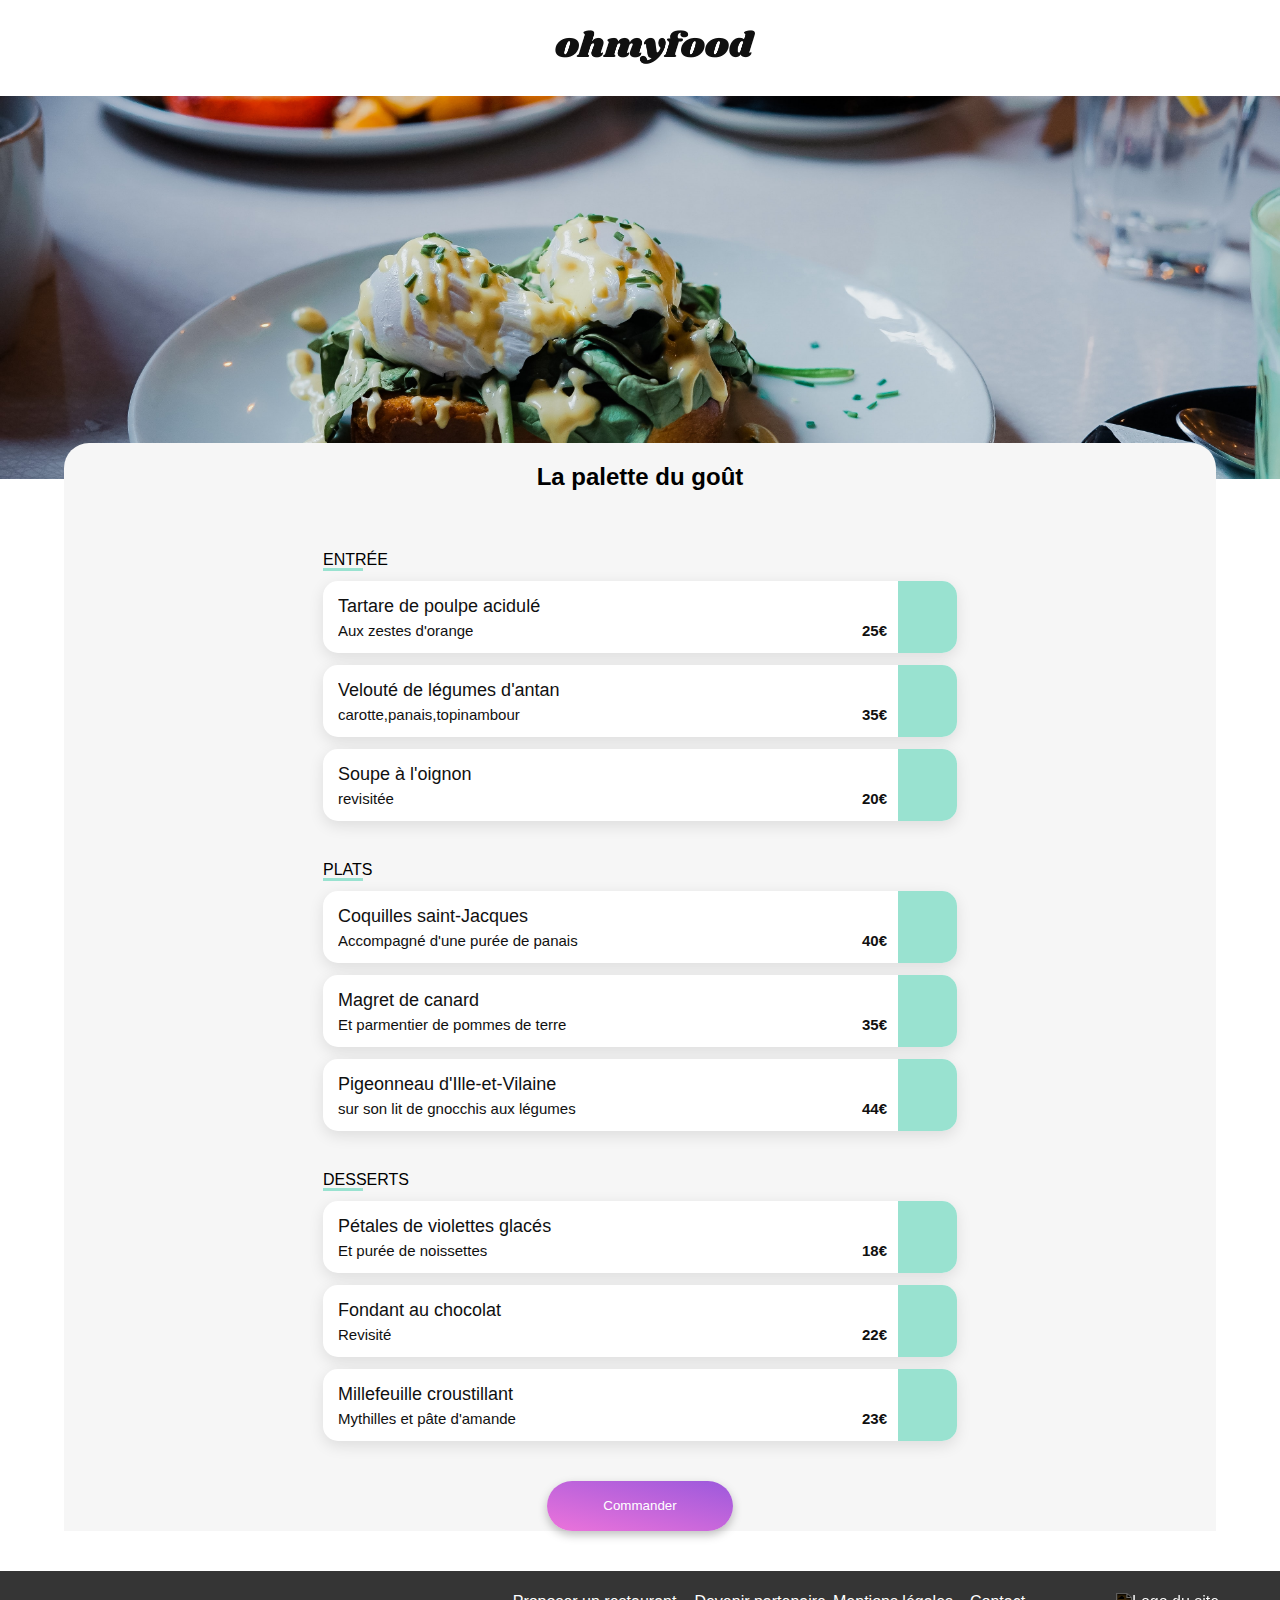
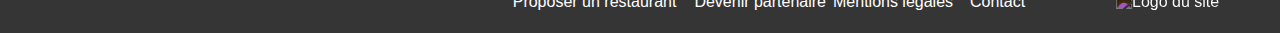
==== a-la-francaise.html @ 041bd0c3 "responsive site" ====
<!DOCTYPE html>
<html lang="fr">
  <head>
    <meta charset="utf-8" />
    <meta name="viewport" content="width=device-width, initial-scale=1.0" />
    <title>A la Française</title>
    <link rel="preconnect" href="https://fonts.googleapis.com" />
    <link rel="preconnect" href="https://fonts.gstatic.com" crossorigin />
    <link
      href="https://fonts.googleapis.com/css2?family=Raleway:wght@400;500;700&display=swap"
      rel="stylesheet"/>
    <link
      rel="stylesheet"
      href="https://cdnjs.cloudflare.com/ajax/libs/font-awesome/6.2.1/css/all.min.css"
      integrity="sha512-MV7K8+y+gLIBoVD59lQIYicR65iaqukzvf/nwasF0nqhPay5w/9lJmVM2hMDcnK1OnMGCdVK+iQrJ7lzPJQd1w=="
      crossorigin="anonymous"
      referrerpolicy="no-referrer"/>
    <link rel="stylesheet" href="style/header.css">
    <link rel="stylesheet" href="style/restaurant.css" />
    <link rel="stylesheet" href="style/footer.css" />
    <link rel="stylesheet" href="style/main.css" />
  </head>
  <body>
    <div>
       <header>
        <nav>
          <a href="index.html"><i class="fa-solid fa-arrow-left"></i></a>
          <img src="images/logo.png" alt="logo du site">
        </nav>
       </header>
       <section class="menu"> <!-- Menu --> 
        <div>
          <img src="images/a-la-francaise.jpg" alt=""> <!-- photo plat fond --> 
        </div>
        <div class="menu__background">
          <div class="menu__title">
            <h2 id="palette-du-gout">La palette du goût</h2> <!-- titre --> 
            <i class="fa-regular fa-heart" aria-hidden="true"></i> <!--  --> 
            <i class="fa-solid fa-heart" aria-hidden="true"></i> 
          </div>
         <div class="menu__margin">
            <h3>ENTR&Eacute;E</h3>
            <a href="#">
              <article class="card">
                <div class="card__content">
                  <div class="card__txt">
                    <h4 class="card__title">Tartare de poulpe acidulé</h4>
                    <p class="card__subtitle">Aux zestes d'orange</p>
                  </div>
                  <div class="card__rating">
                    <span>25€</span>
                  </div>
                  <div>
                    <span><i class="fa-solid fa-circle-check"></i></span>
                  </div>
                </div>
              </article>
            </a>
            <a href="#">
              <article class="card">
                <div class="card__content">
                  <div class="card__txt">
                    <h4 class="card__title">Velouté de légumes d'antan</h4>
                    <p class="card__subtitle">carotte,panais,topinambour</p>
                  </div>
                  <div class="card__rating">
                    <span>35€</span>
                  </div>
                  <div>
                    <span><i class="fa-solid fa-circle-check"></i></span>
                  </div>
                </div>
              </article>
            </a>
            <a href="#">
              <article class="card">
                <div class="card__content">
                  <div class="card__txt">
                    <h4 class="card__title">Soupe à l'oignon</h4>
                    <p class="card__subtitle">revisitée</p>
                  </div>
                  <div class="card__rating">
                    <span>20€</span>
                  </div>
                  <div>
                    <span><i class="fa-solid fa-circle-check"></i></span>
                  </div>
                </div>
              </article>
            </a>
         </div>
         <div class="menu__margin"> <!-- menu --> 
            <h3>PLATS</h3>
            <a href="#">
              <article class="card">
                <div class="card__content">
                  <div class="card__txt">
                    <h4 class="card__title">Coquilles saint-Jacques</h4>
                    <p class="card__subtitle">Accompagné d'une purée de panais</p>
                  </div>
                  <div class="card__rating">
                    <span>40€</span>
                  </div>
                  <div>
                    <span><i class="fa-solid fa-circle-check"></i></span>
                  </div>
                </div>
              </article>
            </a>
            <a href="#">
              <article class="card">
                <div class="card__content">
                  <div class="card__txt">
                    <h4 class="card__title">Magret de canard</h4>
                    <p class="card__subtitle">Et parmentier de pommes de terre</p>
                  </div>
                  <div class="card__rating">
                    <span>35€</span>
                  </div>
                  <div>
                    <span><i class="fa-solid fa-circle-check"></i></span>
                  </div>
                </div>
              </article>
            </a>
            <a href="#">
              <article class="card">
                <div class="card__content">
                  <div class="card__txt">
                    <h4 class="card__title">Pigeonneau d'Ille-et-Vilaine</h4>
                    <p class="card__subtitle">sur son lit de gnocchis aux légumes</p>
                  </div>
                  <div class="card__rating">
                    <span>44€</span>
                  </div>
                  <div>
                    <span><i class="fa-solid fa-circle-check"></i></span>
                  </div>
                </div>
              </article>
            </a>
         </div>
         <div class="menu__margin"> <!-- menu --> 
            <h3>DESSERTS</h3>
            <a href="#">
              <article class="card">
                <div class="card__content">
                  <div class="card__txt">
                    <h4 class="card__title">Pétales de violettes glacés</h4>
                    <p class="card__subtitle">Et purée de noissettes</p>
                  </div>
                  <div class="card__rating">
                    <span>18€</span>
                  </div>
                  <div>
                    <span><i class="fa-solid fa-circle-check"></i></span>
                  </div>
                </div>
              </article>
            </a>
            <a href="#">
              <article class="card">
                <div class="card__content">
                  <div class="card__txt">
                    <h4 class="card__title">Fondant au chocolat</h4>
                    <p class="card__subtitle">Revisité</p>
                  </div>
                  <div class="card__rating">
                    <span>22€</span>
                  </div>
                  <div>
                    <span><i class="fa-solid fa-circle-check"></i></span>
                  </div>
                </div>
              </article>
            </a>
            <a href="#">
              <article class="card">
                <div class="card__content">
                  <div class="card__txt">
                    <h4 class="card__title">Millefeuille croustillant</h4>
                    <p class="card__subtitle">Mythilles et pâte d'amande</p>
                  </div>
                  <div class="card__rating">
                    <span>23€</span>
                  </div>
                  <div>
                    <span><i class="fa-solid fa-circle-check"></i></span>
                  </div>
                </div>
              </article>
            </a>
         </div>
         <div> <!-- boutton -->  
          <button>Commander</button>
      </div>
        </div>
       </section>
    </div>
    <footer>
      <div class="footer">
            <div class="a">
              <i class="fa-solid fa-utensils"></i>
            <a class="foot__nav" href="#">Proposer un restaurant</a> <!-- Lien footer -->
            </div>
            <div class="b">
              <i class="fa-solid fa-handshake-angle"></i>
              <a class="foot__nav" href="#">Devenir partenaire</a>
            </div>
            <div class="c">
            <a class="foot__nav" href="#">Mentions légales</a>
            </div>
            <div class="d">
              <a class="foot__nav" href="#">Contact</a>
            </div>
      </div>
      <img src="images/Logo.png" alt="Logo du site" /> <!-- photo du logo -->
  </footer>
  </body>
</html>
---- style/header.css ----
nav {
  display: flex;
  justify-content: center;
  padding-top: 30px;
  padding-bottom: 31.8px;
}
nav img {
  height: 34.2px;
  width: 200px;
}/*# sourceMappingURL=header.css.map */
---- style/restaurant.css ----
nav {
  display: flex;
  align-items: center;
  justify-content: center;
  width: 100%;
}
nav a {
  position: relative;
  left: -50px;
  height: 30px;
  width: 30px;
  color: black;
}

.loader {
  width: 100%;
  height: 100%;
  border: 5px solid #FFF;
  border-bottom-color: transparent;
  border-radius: 50%;
  display: inline-block;
  box-sizing: border-box;
  animation: rotation 3s linear infinite;
}

@keyframes rotation {
  0% {
    transform: rotate(0deg);
  }
  100% {
    transform: rotate(360deg);
  }
}
.menu {
  display: flex;
  flex-direction: column;
  width: 100%;
  box-sizing: border-box;
}
.menu .menu__margin {
  display: flex;
  flex-direction: column;
  gap: 12px;
}
.menu .menu__background {
  display: flex;
  position: relative;
  top: -40px;
  background-color: #f6f6f6;
  flex-direction: column;
  align-items: center;
  margin: auto;
  width: 100%;
  border-radius: 25px 25px 0px 0px;
  gap: 40px;
}
@media (min-width: 1024px) {
  .menu .menu__background {
    width: 90%;
  }
}
.menu .menu__background a {
  display: flex;
  max-width: 634px;
  text-decoration: none;
  color: #101010;
}
@media (min-width: 1024px) {
  .menu .menu__background a {
    min-width: 634px;
  }
}
.menu img {
  width: 100%;
  max-height: 383.142px;
  -o-object-fit: cover;
     object-fit: cover;
}
.menu .menu__title {
  display: flex;
  flex-direction: row;
  align-items: center;
  justify-content: flex-start;
  position: relative;
}
.menu .menu__title i {
  cursor: pointer;
  position: absolute;
  font-size: 1.5em;
  top: 24px;
  right: -55px;
}
.menu .menu__title .fa-solid:hover {
  opacity: 0;
  color: transparent;
  background-image: linear-gradient(0deg, #9356dc 0%, #ff79da 100%);
}
.menu h3 {
  position: relative;
  font-size: 16px;
  font-weight: 300;
  margin-block-start: 0;
  margin-block-end: 0;
}
.menu h3::after {
  position: absolute;
  bottom: -2px;
  left: 0;
  content: "";
  border-bottom: solid 3px #99E2D0;
  width: 40px;
}
.menu .card {
  position: relative;
  background-color: #FFF;
  border-radius: 15px;
  box-shadow: 0px 4.011px 15.043px 0px rgba(0, 0, 0, 0.1);
  width: 100%;
  padding: 15px;
  max-height: 42px;
}
.menu .card span {
  padding-left: 55px;
}
.menu .card i {
  position: absolute;
  top: 0;
  right: 0;
  background-color: #99E2D0;
  border-radius: 0 15px 15px 0;
  width: 59px;
  height: 72px;
  display: flex;
  align-items: center;
  justify-content: center;
  color: #f6f6f6;
}
.menu .card .card__content {
  display: flex;
  flex-direction: row;
}
.menu .card__txt {
  display: flex;
  flex-direction: column;
  justify-content: center;
  gap: 5px;
  width: 80%;
  text-overflow: ellipsis;
  overflow: hidden;
}
.menu .card__txt .card__title {
  overflow: hidden;
  text-overflow: ellipsis;
}
.menu .card__txt .card__subtitle {
  overflow: hidden;
  text-overflow: ellipsis;
}
.menu .card__txt h4 {
  font-size: 18px;
  font-weight: 500;
  margin-block-start: 0;
  margin-block-end: 0;
  overflow: hidden;
}
.menu .card__txt p {
  font-size: 15px;
  font-weight: 300;
  margin-block-start: 0;
  margin-block-end: 0;
  overflow: hidden;
}
.menu .card__rating {
  display: flex;
  align-items: flex-end;
  justify-content: center;
  font-size: 15px;
  font-weight: 700;
}
.menu button {
  width: 186px;
  height: 50px;
  border-radius: 25px;
  background: 193deg, #9356DC -11.44%, #FF79DA 123.93%;
  color: white;
}
.menu button:hover {
  opacity: 0.8;
}/*# sourceMappingURL=restaurant.css.map */
---- style/footer.css ----
footer {
  background-color: #353535;
  padding: 22px 25px;
  margin: 0;
  display: flex;
  flex-direction: column-reverse;
  gap: 16px;
  margin-top: 0;
}
@media (min-width: 1024px) {
  footer {
    display: flex;
    flex-direction: row;
    justify-content: flex-end;
  }
}
footer a {
  text-decoration: none;
  color: white;
  font-size: 16px;
  font-weight: 500;
}
footer .footer {
  display: flex;
  color: white;
  flex-direction: column;
  gap: 7px;
}
@media (min-width: 1024px) {
  footer .footer {
    display: flex;
    flex-direction: row;
  }
}
footer .a a {
  width: 168px;
  margin-left: 11px;
}
footer .b a {
  width: 168px;
  margin-left: 11px;
}
footer .c {
  width: 130px;
}
footer .d {
  width: 130px;
}
footer .footernav {
  margin-left: 15px;
}
footer .footerproposal a {
  width: 168px;
  text-decoration: none;
}
footer .footer_law a {
  width: 130px;
}
footer img {
  width: 139px;
  filter: invert(1);
}/*# sourceMappingURL=footer.css.map */
---- style/main.css ----
:root {
  --main-color: #9356dc;
  --second-color: #ff79da;
  --green-color: #99e2d0;
}

button {
  background: var(--Button-Gradient, linear-gradient(193deg, #9356DC -11.44%, #FF79DA 123.93%));
  box-shadow: 0px 4px 10px 0px rgba(0, 0, 0, 0.25);
  border: none;
}
button:hover {
  opacity: 0.8;
  cursor: pointer;
  box-shadow: 0px 4px 15px 0px rgba(0, 0, 0, 0.35);
}

* {
  font-family: "Roboto", sans-serif;
}

body {
  margin: 0;
}/*# sourceMappingURL=main.css.map */
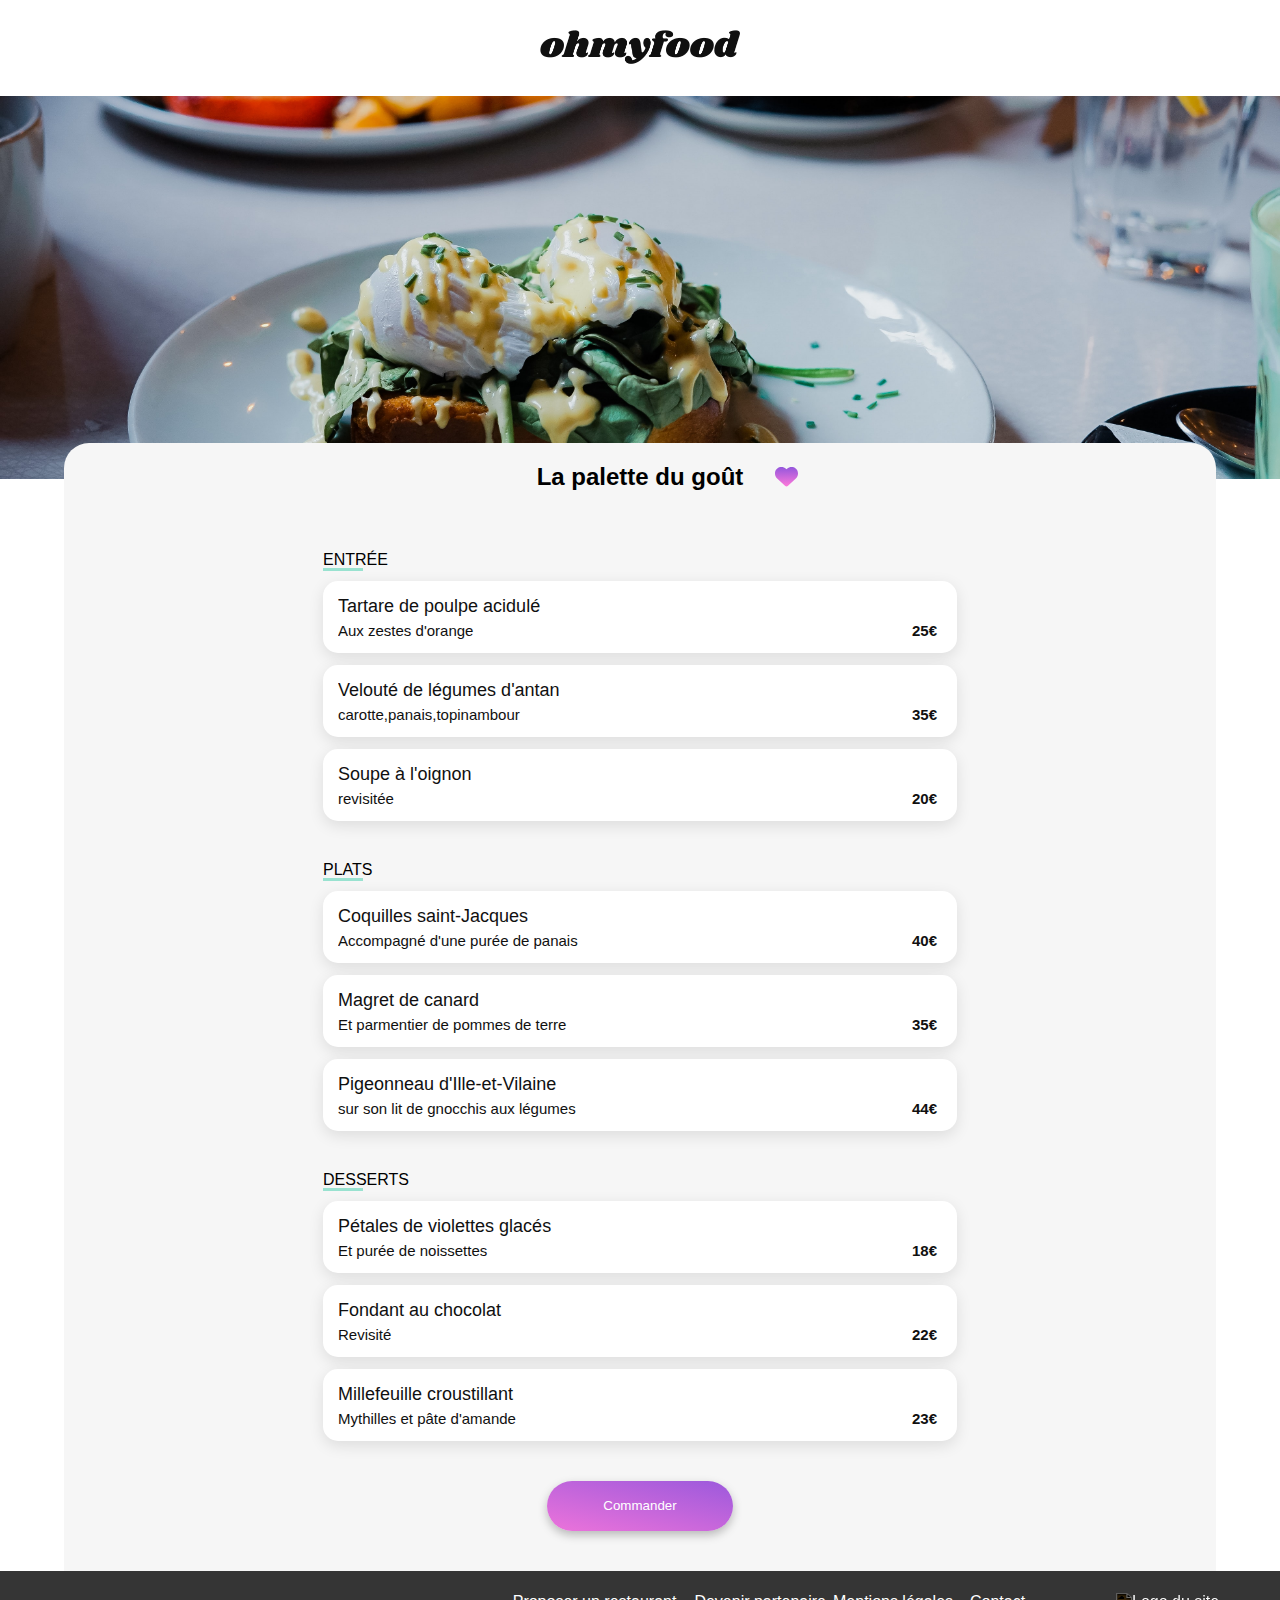
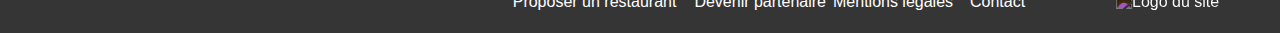
==== commit 6f123f03: "card anim loader" ====
--- a/a-la-francaise.html
+++ b/a-la-francaise.html
@@ -35,8 +35,18 @@
         <div class="menu__background">
           <div class="menu__title">
             <h2 id="palette-du-gout">La palette du goût</h2> <!-- titre --> 
-            <i class="fa-regular fa-heart" aria-hidden="true"></i> <!--  --> 
-            <i class="fa-solid fa-heart" aria-hidden="true"></i> 
+            <div>
+              <i class="fa-regular fa-heart" aria-hidden="true"></i> <!--  --> 
+            <svg xmlns="http://www.w3.org/2000/svg" height="23" width="23" viewBox="0 0 512 512" class="pos">
+              <defs>
+                <linearGradient id="myGradient" gradientTransform="rotate(90)">
+                  <stop offset="0%" style="stop-color: rgba(147,86,220,1)" />
+                  <stop offset="100%" style="stop-color: rgba(255,121,218,1)" />
+                </linearGradient>
+              </defs>
+              <path d="M47.6 300.4L228.3 469.1c7.5 7 17.4 10.9 27.7 10.9s20.2-3.9 27.7-10.9L464.4 300.4c30.4-28.3 47.6-68 47.6-109.5v-5.8c0-69.9-50.5-129.5-119.4-141C347 36.5 300.6 51.4 268 84L256 96 244 84c-32.6-32.6-79-47.5-124.6-39.9C50.5 55.6 0 115.2 0 185.1v5.8c0 41.5 17.2 81.2 47.6 109.5z" style="fill: url(#myGradient)" />
+            </svg>
+            </div>
           </div>
          <div class="menu__margin">
             <h3>ENTR&Eacute;E</h3>
--- a/style/restaurant.css
+++ b/style/restaurant.css
@@ -5,32 +5,15 @@
   width: 100%;
 }
 nav a {
-  position: relative;
-  left: -50px;
-  height: 30px;
-  width: 30px;
+  display: flex;
+  position: absolute;
+  justify-content: flex-start;
+  text-decoration: none;
+  left: 30px;
   color: black;
+  font-size: 1.5em;
 }
 
-.loader {
-  width: 100%;
-  height: 100%;
-  border: 5px solid #FFF;
-  border-bottom-color: transparent;
-  border-radius: 50%;
-  display: inline-block;
-  box-sizing: border-box;
-  animation: rotation 3s linear infinite;
-}
-
-@keyframes rotation {
-  0% {
-    transform: rotate(0deg);
-  }
-  100% {
-    transform: rotate(360deg);
-  }
-}
 .menu {
   display: flex;
   flex-direction: column;
@@ -41,6 +24,8 @@
   display: flex;
   flex-direction: column;
   gap: 12px;
+  width: calc(100% - 30px);
+  max-width: 634px;
 }
 .menu .menu__background {
   display: flex;
@@ -60,15 +45,8 @@
   }
 }
 .menu .menu__background a {
-  display: flex;
-  max-width: 634px;
   text-decoration: none;
   color: #101010;
-}
-@media (min-width: 1024px) {
-  .menu .menu__background a {
-    min-width: 634px;
-  }
 }
 .menu img {
   width: 100%;
@@ -82,6 +60,21 @@
   align-items: center;
   justify-content: flex-start;
   position: relative;
+}
+.menu .menu__title .pos {
+  cursor: pointer;
+  position: absolute;
+  font-size: 1.5em;
+  bottom: 23px;
+  right: -55px;
+}
+.menu .menu__title .fa-regular:hover {
+  opacity: 0;
+}
+.menu .menu__title .fa-regular {
+  z-index: 3;
+  background: white;
+  transition: all 1s;
 }
 .menu .menu__title i {
   cursor: pointer;
@@ -115,12 +108,18 @@
   background-color: #FFF;
   border-radius: 15px;
   box-shadow: 0px 4.011px 15.043px 0px rgba(0, 0, 0, 0.1);
-  width: 100%;
   padding: 15px;
   max-height: 42px;
 }
+.menu .card:hover i {
+  width: 59px;
+  opacity: 1;
+}
+.menu .card:hover .card__icon {
+  width: 59px;
+}
 .menu .card span {
-  padding-left: 55px;
+  padding-left: 5px;
 }
 .menu .card i {
   position: absolute;
@@ -128,47 +127,55 @@
   right: 0;
   background-color: #99E2D0;
   border-radius: 0 15px 15px 0;
-  width: 59px;
+  width: 0;
   height: 72px;
   display: flex;
   align-items: center;
   justify-content: center;
   color: #f6f6f6;
+  opacity: 0;
+  transition: 1s;
+}
+.menu .card .card__icon {
+  width: 0;
+  transition: 1s;
 }
 .menu .card .card__content {
   display: flex;
   flex-direction: row;
 }
-.menu .card__txt {
+.menu .card .card__content .card__txt {
   display: flex;
   flex-direction: column;
   justify-content: center;
+  width: 80%;
   gap: 5px;
-  width: 80%;
+  flex: 1;
+  overflow: hidden;
+  white-space: nowrap;
+}
+.menu .card .card__content .card__txt .card__title {
   text-overflow: ellipsis;
+  text-wrap: nowrap;
   overflow: hidden;
 }
-.menu .card__txt .card__title {
+.menu .card .card__content .card__txt .card__subtitle {
   overflow: hidden;
   text-overflow: ellipsis;
+  text-wrap: nowrap;
 }
-.menu .card__txt .card__subtitle {
-  overflow: hidden;
-  text-overflow: ellipsis;
-}
-.menu .card__txt h4 {
+.menu .card .card__content .card__txt h4 {
+  min-width: 200px;
   font-size: 18px;
   font-weight: 500;
   margin-block-start: 0;
   margin-block-end: 0;
-  overflow: hidden;
 }
-.menu .card__txt p {
+.menu .card .card__content .card__txt p {
   font-size: 15px;
   font-weight: 300;
   margin-block-start: 0;
   margin-block-end: 0;
-  overflow: hidden;
 }
 .menu .card__rating {
   display: flex;
@@ -181,8 +188,9 @@
   width: 186px;
   height: 50px;
   border-radius: 25px;
-  background: 193deg, #9356DC -11.44%, #FF79DA 123.93%;
+  background: linear-gradient(193deg, #9356DC -11.44%, #FF79DA 123.93%);
   color: white;
+  margin-bottom: 40px;
 }
 .menu button:hover {
   opacity: 0.8;
--- a/style/footer.css
+++ b/style/footer.css
@@ -5,7 +5,7 @@
   display: flex;
   flex-direction: column-reverse;
   gap: 16px;
-  margin-top: 0;
+  margin-top: -40px;
 }
 @media (min-width: 1024px) {
   footer {
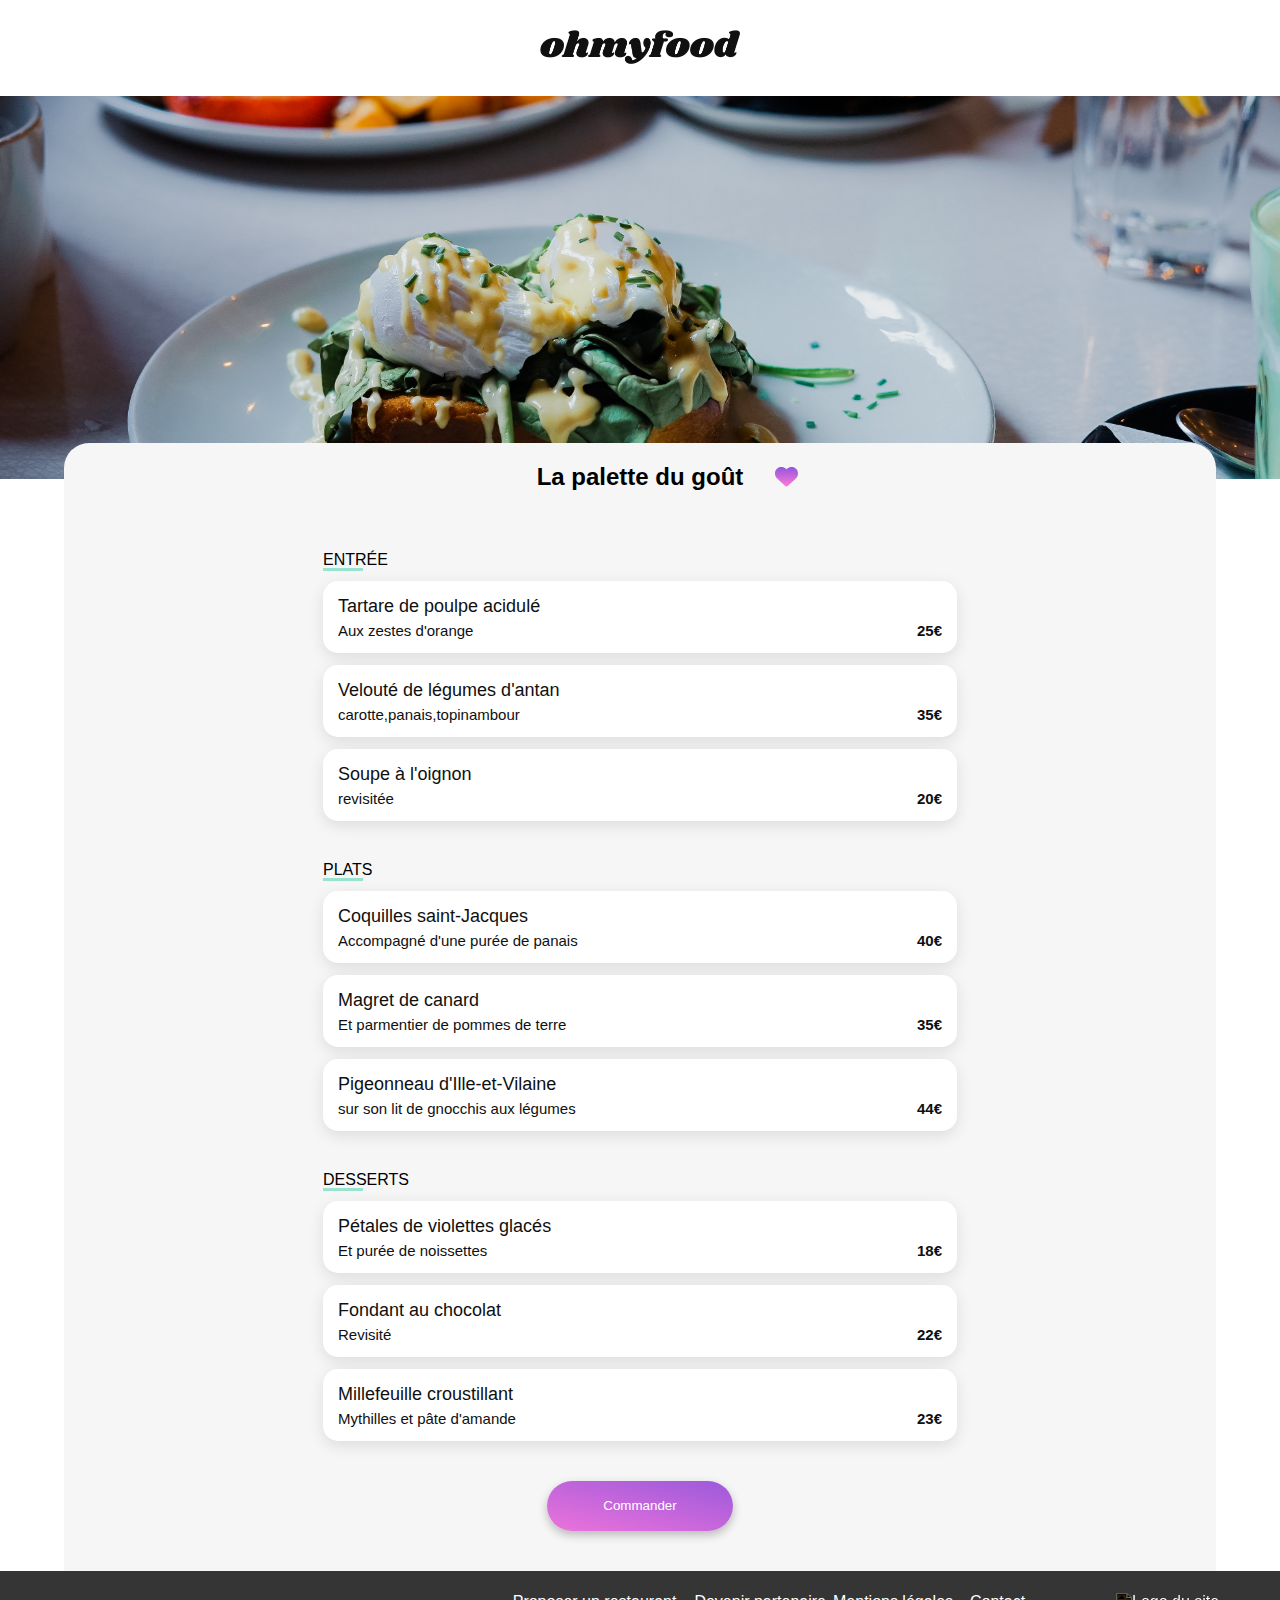
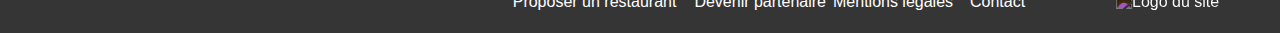
==== commit 4c87b8f8: "modif" ====
--- a/a-la-francaise.html
+++ b/a-la-francaise.html
@@ -60,7 +60,7 @@
                   <div class="card__rating">
                     <span>25€</span>
                   </div>
-                  <div>
+                  <div class="card__icon">
                     <span><i class="fa-solid fa-circle-check"></i></span>
                   </div>
                 </div>
@@ -76,7 +76,7 @@
                   <div class="card__rating">
                     <span>35€</span>
                   </div>
-                  <div>
+                  <div class="card__icon">
                     <span><i class="fa-solid fa-circle-check"></i></span>
                   </div>
                 </div>
@@ -92,7 +92,7 @@
                   <div class="card__rating">
                     <span>20€</span>
                   </div>
-                  <div>
+                  <div class="card__icon">
                     <span><i class="fa-solid fa-circle-check"></i></span>
                   </div>
                 </div>
@@ -111,7 +111,7 @@
                   <div class="card__rating">
                     <span>40€</span>
                   </div>
-                  <div>
+                  <div class="card__icon">
                     <span><i class="fa-solid fa-circle-check"></i></span>
                   </div>
                 </div>
@@ -127,7 +127,7 @@
                   <div class="card__rating">
                     <span>35€</span>
                   </div>
-                  <div>
+                  <div class="card__icon">
                     <span><i class="fa-solid fa-circle-check"></i></span>
                   </div>
                 </div>
@@ -143,7 +143,7 @@
                   <div class="card__rating">
                     <span>44€</span>
                   </div>
-                  <div>
+                  <div class="card__icon">
                     <span><i class="fa-solid fa-circle-check"></i></span>
                   </div>
                 </div>
@@ -162,7 +162,7 @@
                   <div class="card__rating">
                     <span>18€</span>
                   </div>
-                  <div>
+                  <div class="card__icon">
                     <span><i class="fa-solid fa-circle-check"></i></span>
                   </div>
                 </div>
@@ -178,7 +178,7 @@
                   <div class="card__rating">
                     <span>22€</span>
                   </div>
-                  <div>
+                  <div class="card__icon">
                     <span><i class="fa-solid fa-circle-check"></i></span>
                   </div>
                 </div>
@@ -194,7 +194,7 @@
                   <div class="card__rating">
                     <span>23€</span>
                   </div>
-                  <div>
+                  <div class="card__icon">
                     <span><i class="fa-solid fa-circle-check"></i></span>
                   </div>
                 </div>
--- a/style/restaurant.css
+++ b/style/restaurant.css
@@ -73,7 +73,7 @@
 }
 .menu .menu__title .fa-regular {
   z-index: 3;
-  background: white;
+  background: #f6f6f6;
   transition: all 1s;
 }
 .menu .menu__title i {
@@ -191,6 +191,7 @@
   background: linear-gradient(193deg, #9356DC -11.44%, #FF79DA 123.93%);
   color: white;
   margin-bottom: 40px;
+  font-weight: 500;
 }
 .menu button:hover {
   opacity: 0.8;
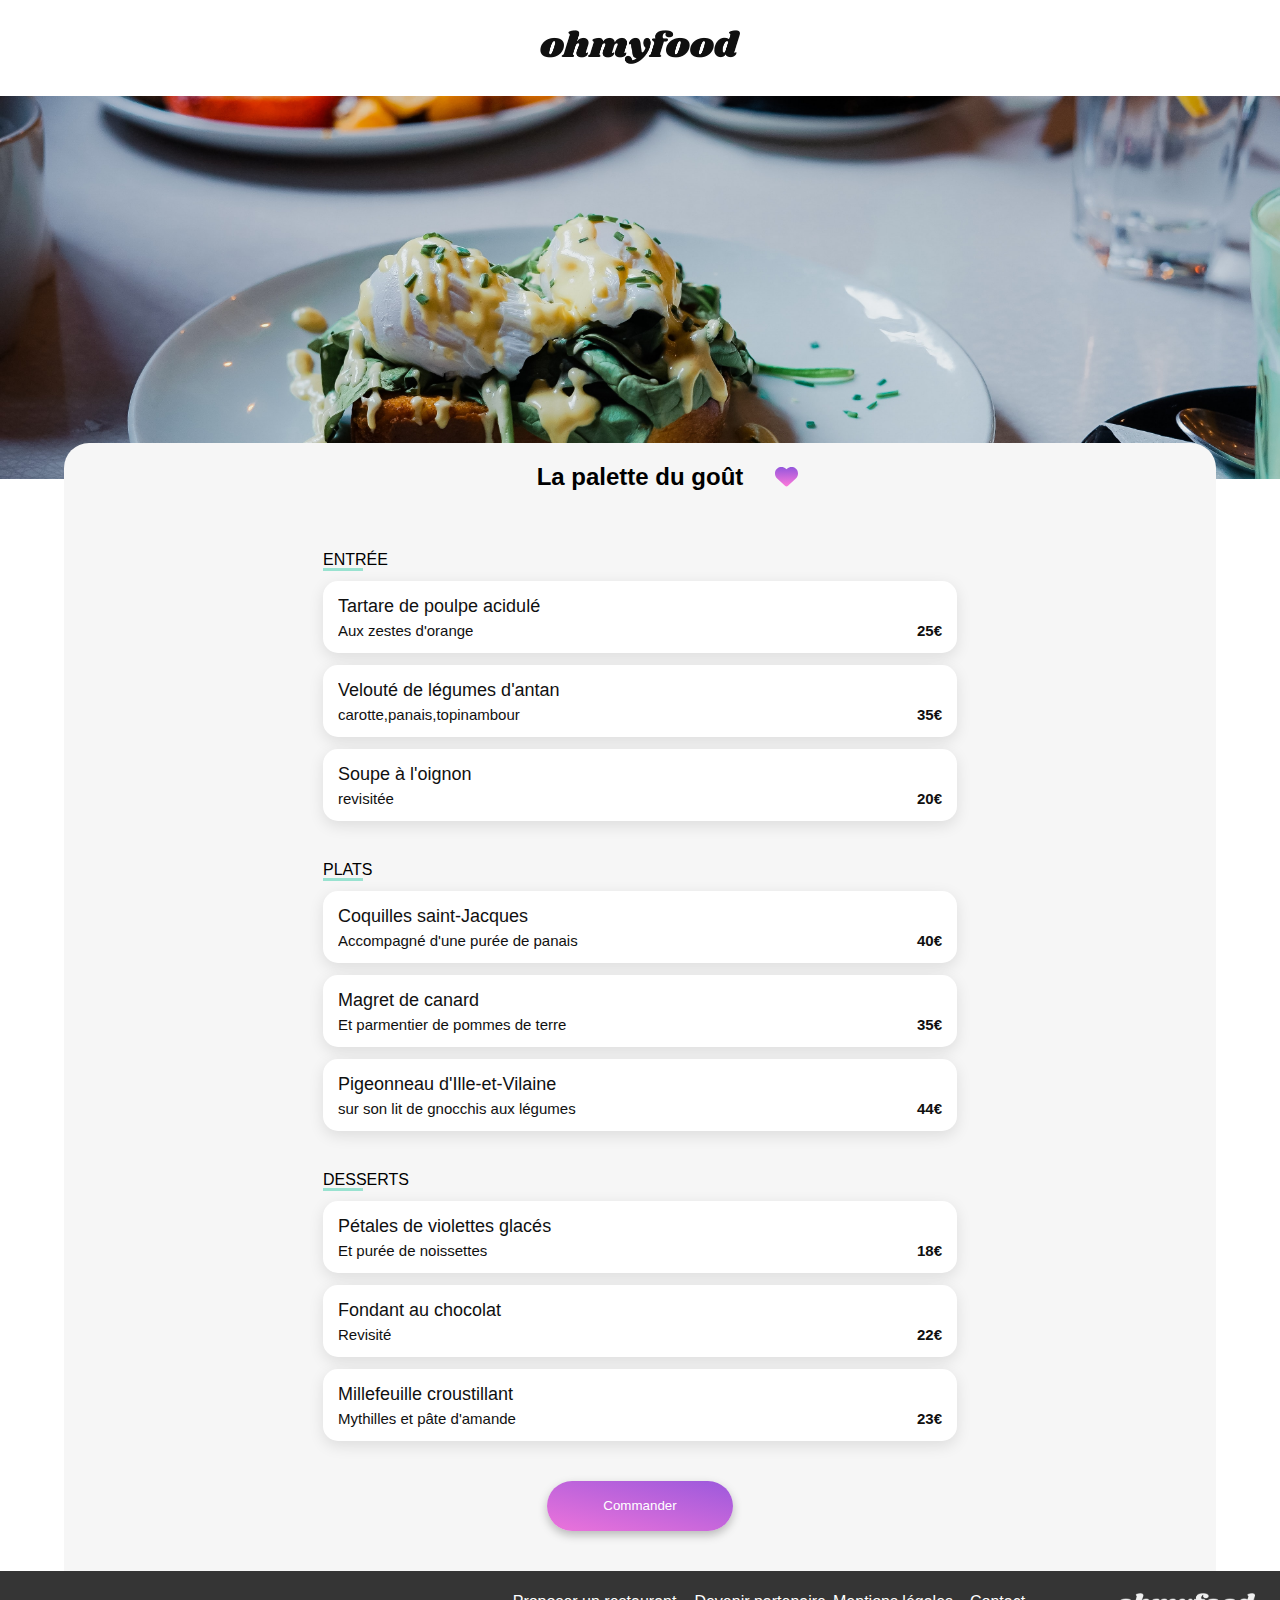
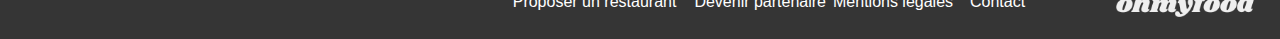
==== commit 6ca0914f: "logo" ====
--- a/a-la-francaise.html
+++ b/a-la-francaise.html
@@ -224,7 +224,7 @@
               <a class="foot__nav" href="#">Contact</a>
             </div>
       </div>
-      <img src="images/Logo.png" alt="Logo du site" /> <!-- photo du logo -->
+      <img src="images/logo.png" alt="Logo du site" /> <!-- photo du logo -->
   </footer>
   </body>
 </html>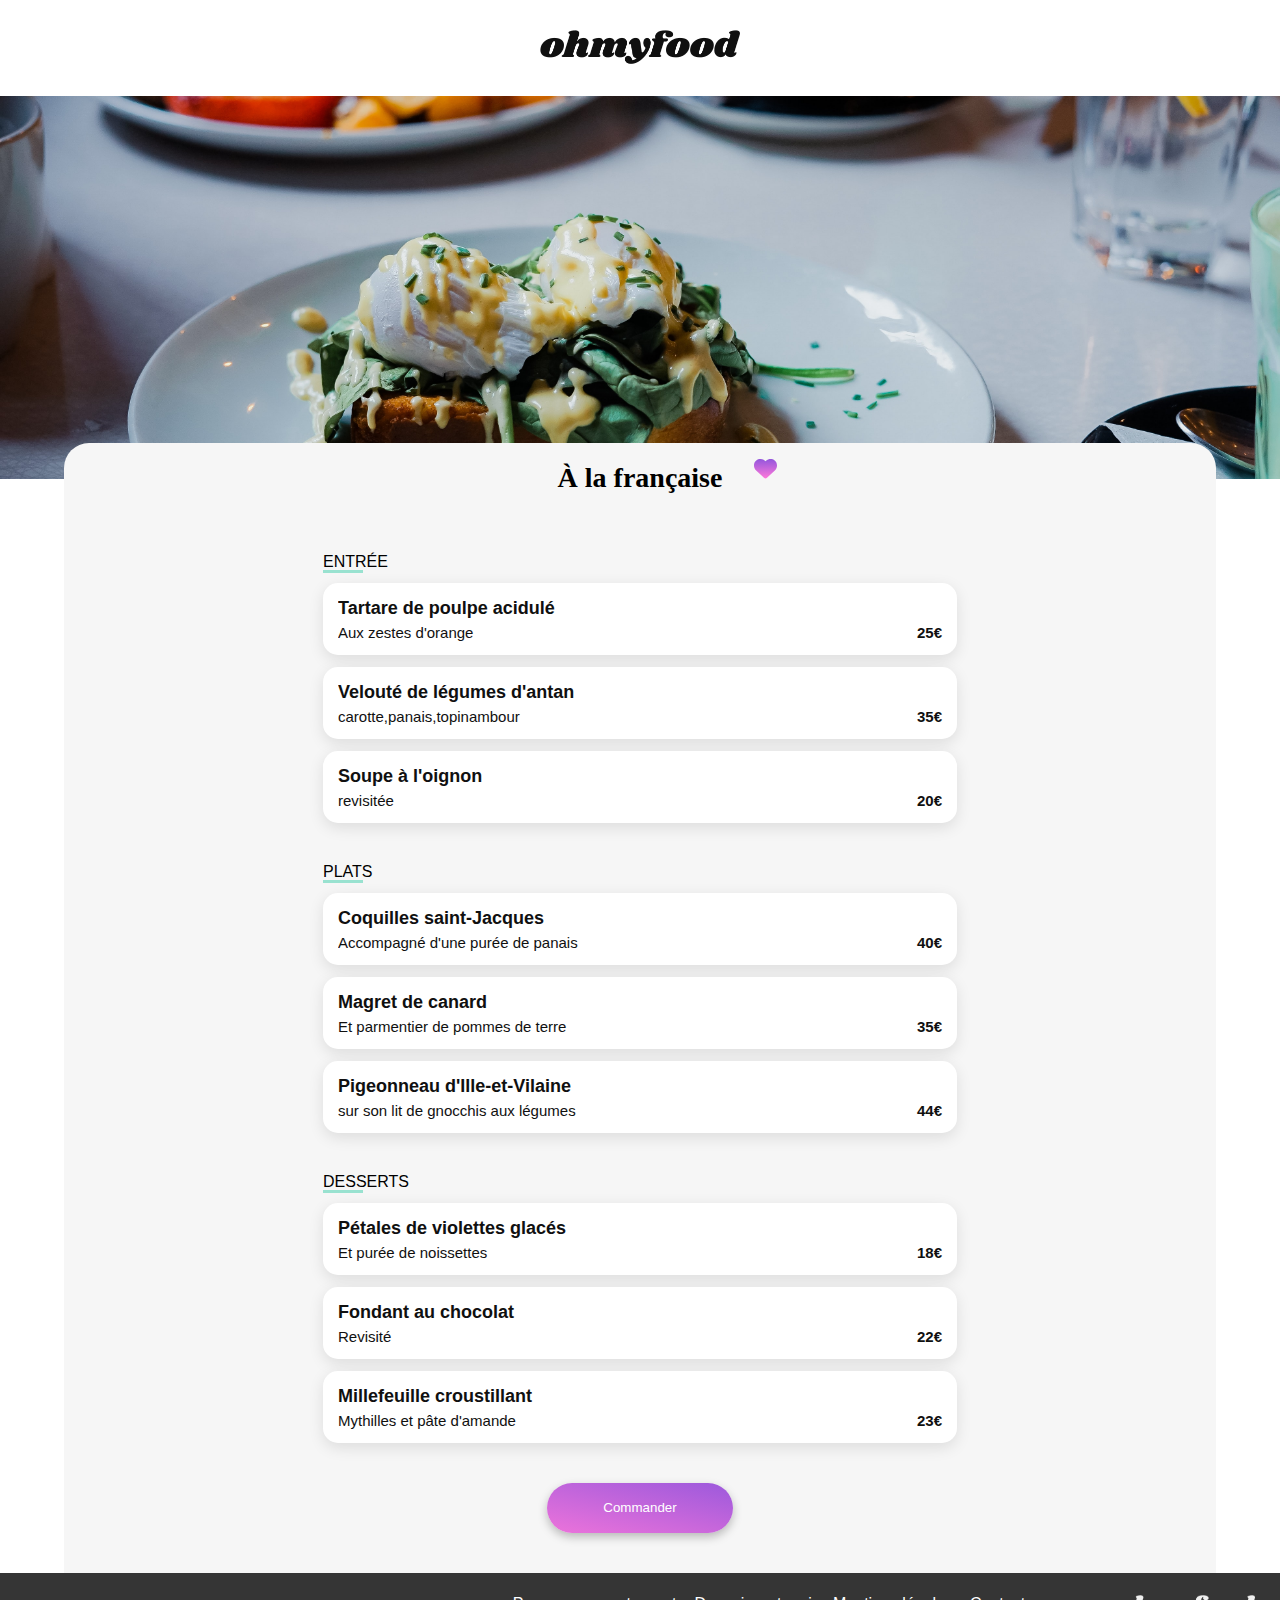
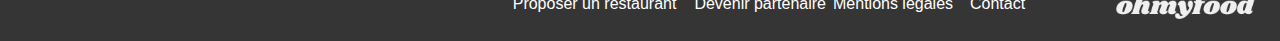
==== commit e19e54c9: "rendu soutenance" ====
--- a/a-la-francaise.html
+++ b/a-la-francaise.html
@@ -28,18 +28,18 @@
           <img src="images/logo.png" alt="logo du site">
         </nav>
        </header>
-       <section class="menu"> <!-- Menu --> 
+       <section class="menu">
         <div>
-          <img src="images/a-la-francaise.jpg" alt=""> <!-- photo plat fond --> 
+          <img src="images/a-la-francaise.jpg" alt=""> 
         </div>
         <div class="menu__background">
           <div class="menu__title">
-            <h2 id="palette-du-gout">La palette du goût</h2> <!-- titre --> 
+            <h1 class="title">&Agrave; la française</h1>
             <div>
-              <i class="fa-regular fa-heart" aria-hidden="true"></i> <!--  --> 
+              <i class="fa-regular fa-heart" aria-hidden="true"></i>
             <svg xmlns="http://www.w3.org/2000/svg" height="23" width="23" viewBox="0 0 512 512" class="pos">
               <defs>
-                <linearGradient id="myGradient" gradientTransform="rotate(90)">
+                <linearGradient  id="myGradient" gradientTransform="rotate(90)">
                   <stop offset="0%" style="stop-color: rgba(147,86,220,1)" />
                   <stop offset="100%" style="stop-color: rgba(255,121,218,1)" />
                 </linearGradient>
@@ -48,7 +48,7 @@
             </svg>
             </div>
           </div>
-         <div class="menu__margin">
+         <div class="menu__margin entrees card__box">
             <h3>ENTR&Eacute;E</h3>
             <a href="#">
               <article class="card">
@@ -99,7 +99,7 @@
               </article>
             </a>
          </div>
-         <div class="menu__margin"> <!-- menu --> 
+         <div class="menu__margin plats card__box">
             <h3>PLATS</h3>
             <a href="#">
               <article class="card">
@@ -150,7 +150,7 @@
               </article>
             </a>
          </div>
-         <div class="menu__margin"> <!-- menu --> 
+         <div class="menu__margin desserts card__box">
             <h3>DESSERTS</h3>
             <a href="#">
               <article class="card">
@@ -201,9 +201,9 @@
               </article>
             </a>
          </div>
-         <div> <!-- boutton -->  
+         <div>
           <button>Commander</button>
-      </div>
+         </div>
         </div>
        </section>
     </div>
@@ -211,7 +211,7 @@
       <div class="footer">
             <div class="a">
               <i class="fa-solid fa-utensils"></i>
-            <a class="foot__nav" href="#">Proposer un restaurant</a> <!-- Lien footer -->
+            <a class="foot__nav" href="#">Proposer un restaurant</a>
             </div>
             <div class="b">
               <i class="fa-solid fa-handshake-angle"></i>
@@ -224,7 +224,7 @@
               <a class="foot__nav" href="#">Contact</a>
             </div>
       </div>
-      <img src="images/logo.png" alt="Logo du site" /> <!-- photo du logo -->
+      <img src="images/logo.png" alt="Logo du site" />
   </footer>
   </body>
 </html>--- a/style/restaurant.css
+++ b/style/restaurant.css
@@ -61,11 +61,16 @@
   justify-content: flex-start;
   position: relative;
 }
+.menu .menu__title .title {
+  color: Black;
+  font-family: Shrikhand;
+  font-size: 28px;
+}
 .menu .menu__title .pos {
   cursor: pointer;
   position: absolute;
   font-size: 1.5em;
-  bottom: 23px;
+  bottom: 33px;
   right: -55px;
 }
 .menu .menu__title .fa-regular:hover {
@@ -158,6 +163,7 @@
   text-overflow: ellipsis;
   text-wrap: nowrap;
   overflow: hidden;
+  font-weight: bold;
 }
 .menu .card .card__content .card__txt .card__subtitle {
   overflow: hidden;
@@ -195,4 +201,30 @@
 }
 .menu button:hover {
   opacity: 0.8;
+}
+
+.entrees {
+  animation: anim-card__box 0.4s;
+  animation-duration: 0.4s;
+}
+
+.plats {
+  animation: anim-card__box 1s;
+  animation-duration: 1s;
+}
+
+.desserts {
+  animation: anim-card__box 1.5s;
+  animation-duration: 1.5s;
+}
+
+@keyframes anim-card__box {
+  0% {
+    transform: translateX(-400px);
+    opacity: 0;
+  }
+  100% {
+    transform: translateX(0px);
+    opacity: 1;
+  }
 }/*# sourceMappingURL=restaurant.css.map */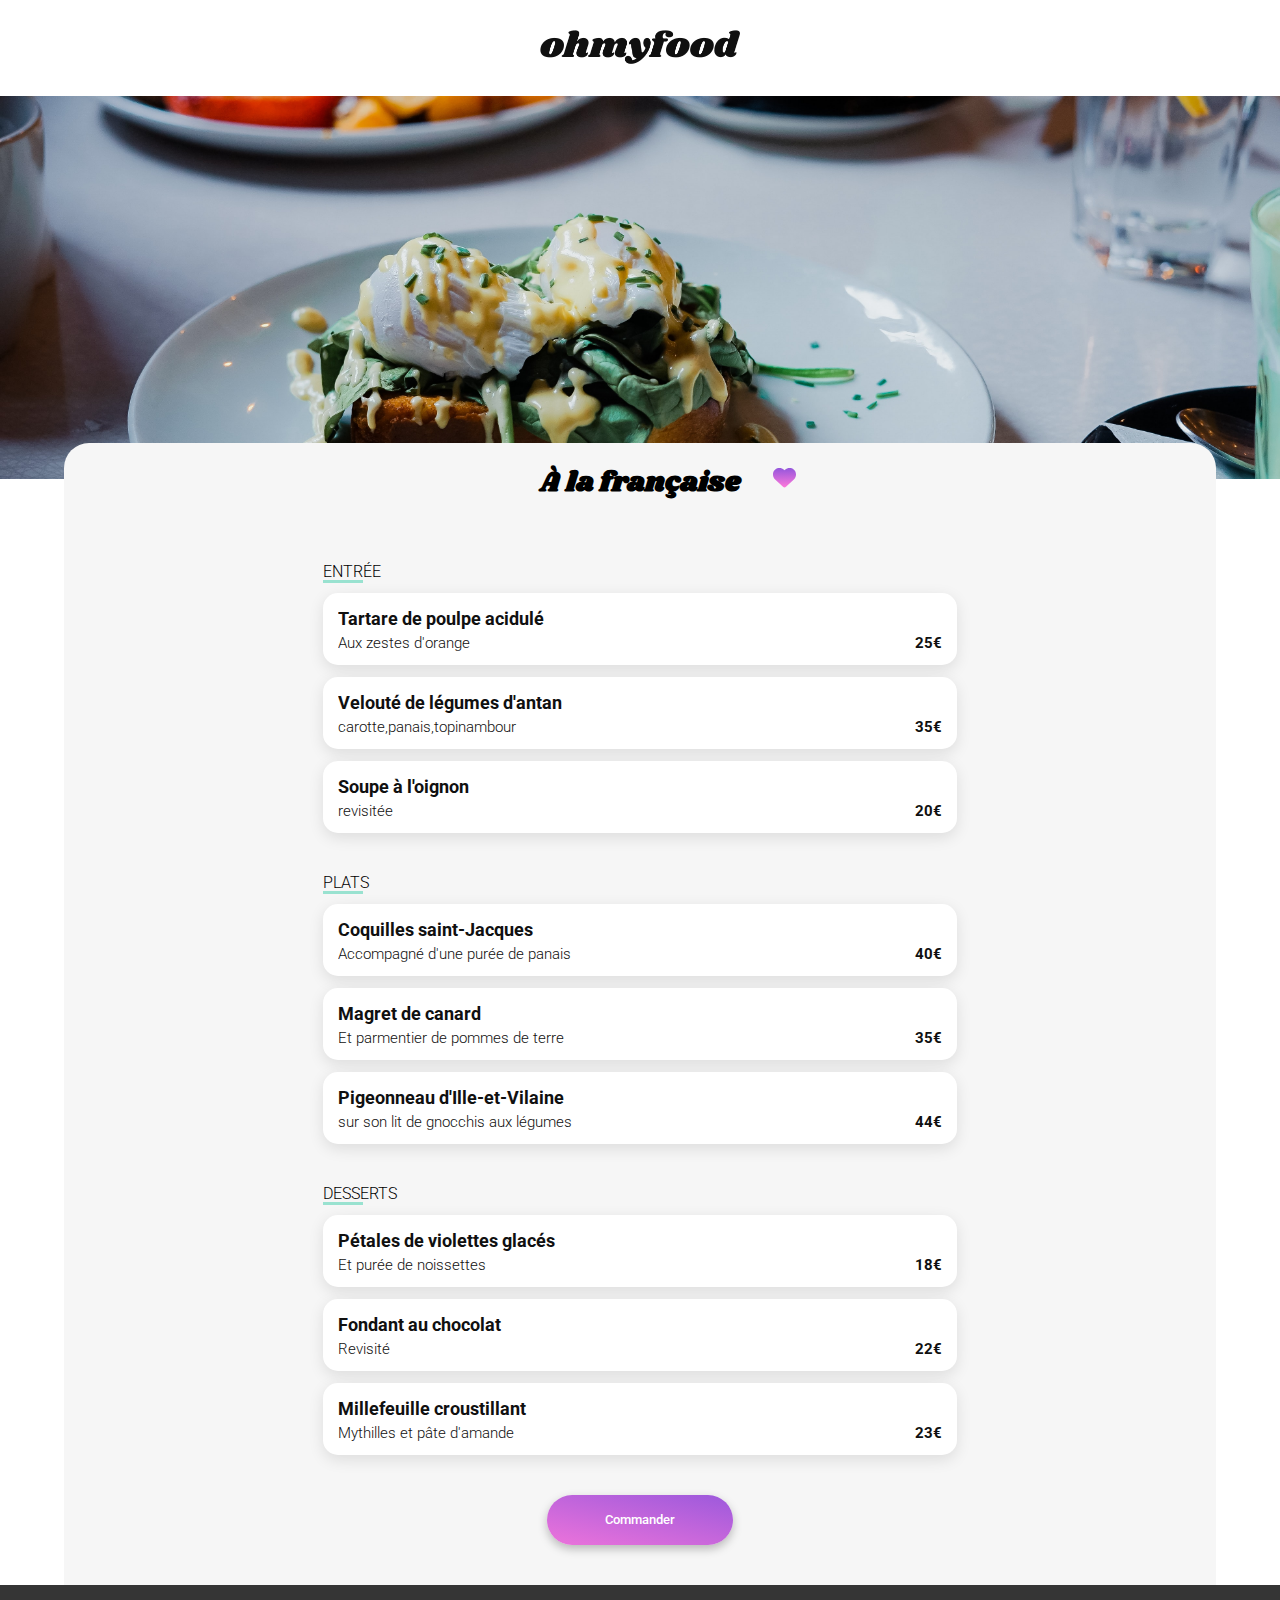
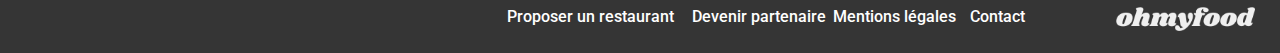
==== commit f9b5e5d3: "last push" ====
--- a/a-la-francaise.html
+++ b/a-la-francaise.html
@@ -6,9 +6,7 @@
     <title>A la Française</title>
     <link rel="preconnect" href="https://fonts.googleapis.com" />
     <link rel="preconnect" href="https://fonts.gstatic.com" crossorigin />
-    <link
-      href="https://fonts.googleapis.com/css2?family=Raleway:wght@400;500;700&display=swap"
-      rel="stylesheet"/>
+    <link href="https://fonts.googleapis.com/css2?family=Roboto:wght@400;500;700&family=Shrikhand&display=swap" rel="stylesheet">
     <link
       rel="stylesheet"
       href="https://cdnjs.cloudflare.com/ajax/libs/font-awesome/6.2.1/css/all.min.css"
--- a/style/restaurant.css
+++ b/style/restaurant.css
@@ -63,8 +63,15 @@
 }
 .menu .menu__title .title {
   color: Black;
-  font-family: Shrikhand;
+  font-family: "Shrikhand", roboto, sans-serif;
   font-size: 28px;
+}
+.menu .menu__title i {
+  cursor: pointer;
+  position: absolute;
+  font-size: 1.5em;
+  top: 32px;
+  right: -55px;
 }
 .menu .menu__title .pos {
   cursor: pointer;
@@ -80,13 +87,6 @@
   z-index: 3;
   background: #f6f6f6;
   transition: all 1s;
-}
-.menu .menu__title i {
-  cursor: pointer;
-  position: absolute;
-  font-size: 1.5em;
-  top: 24px;
-  right: -55px;
 }
 .menu .menu__title .fa-solid:hover {
   opacity: 0;
